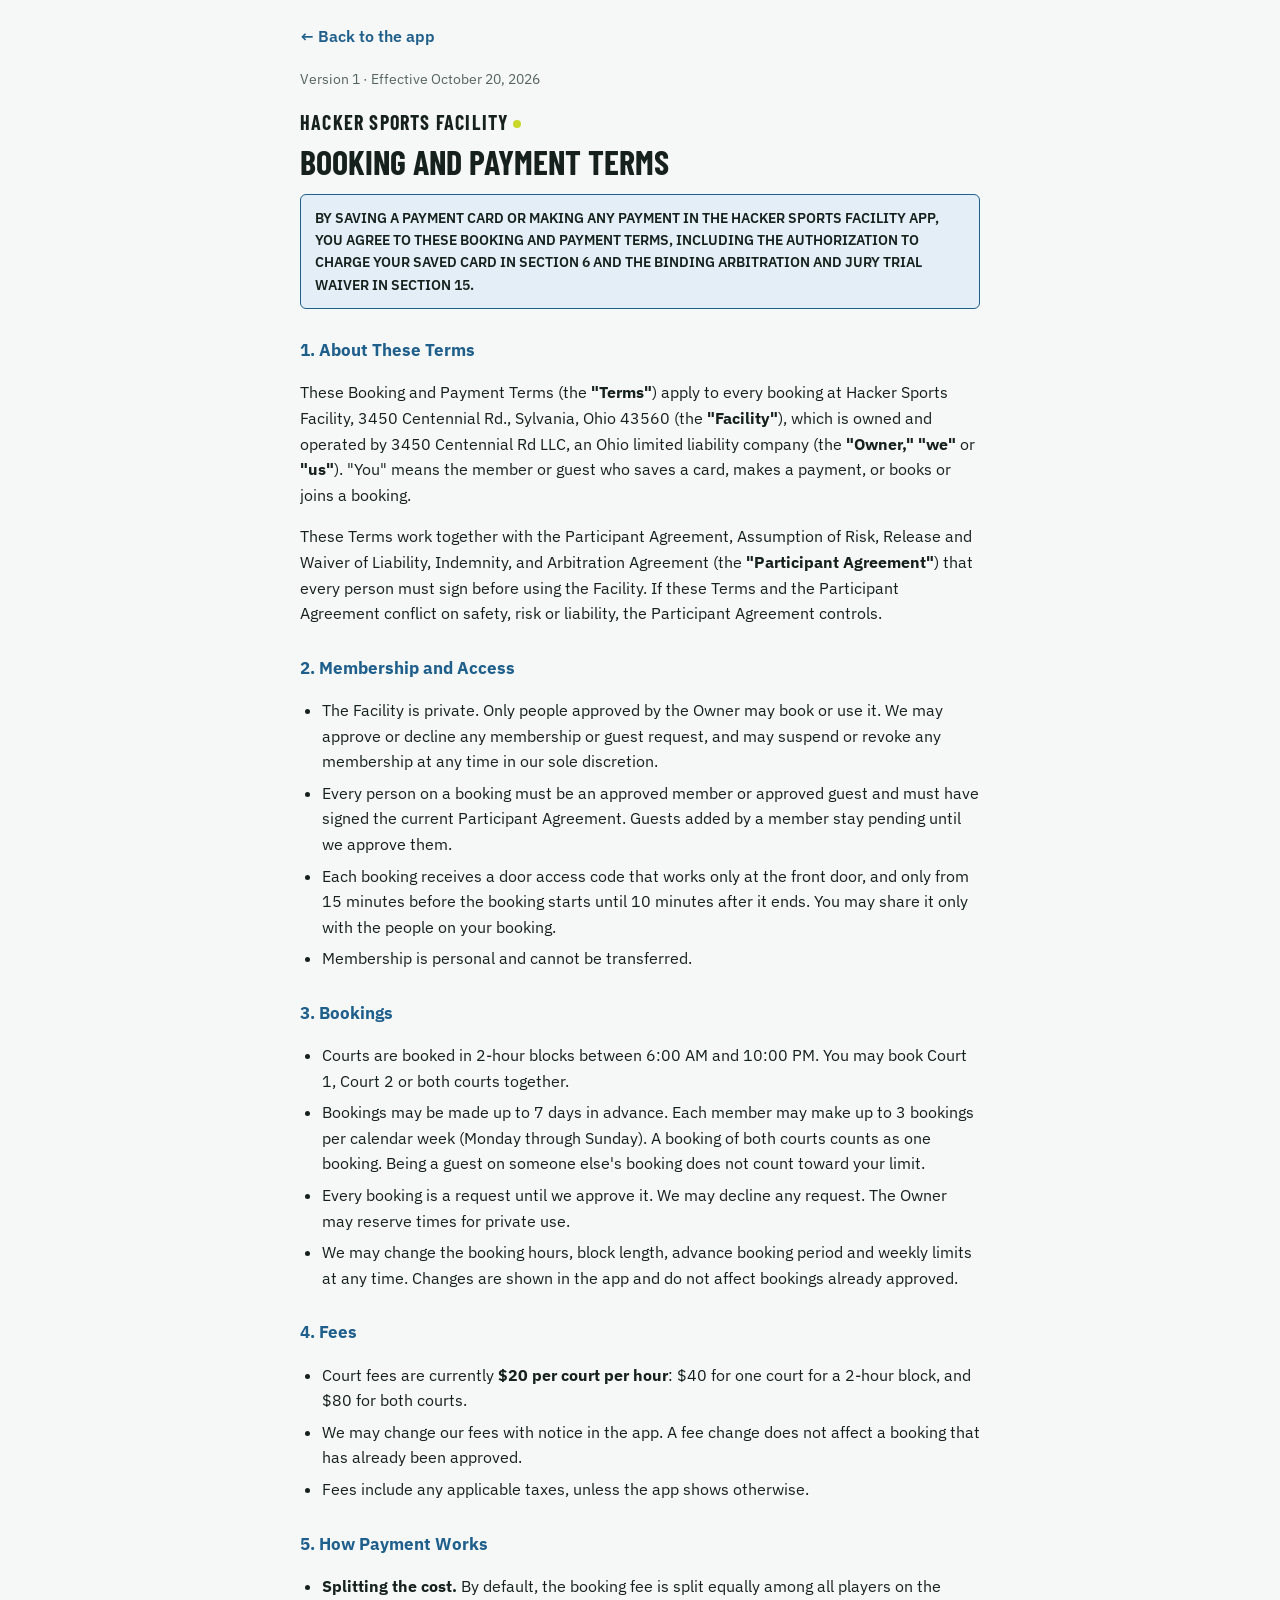
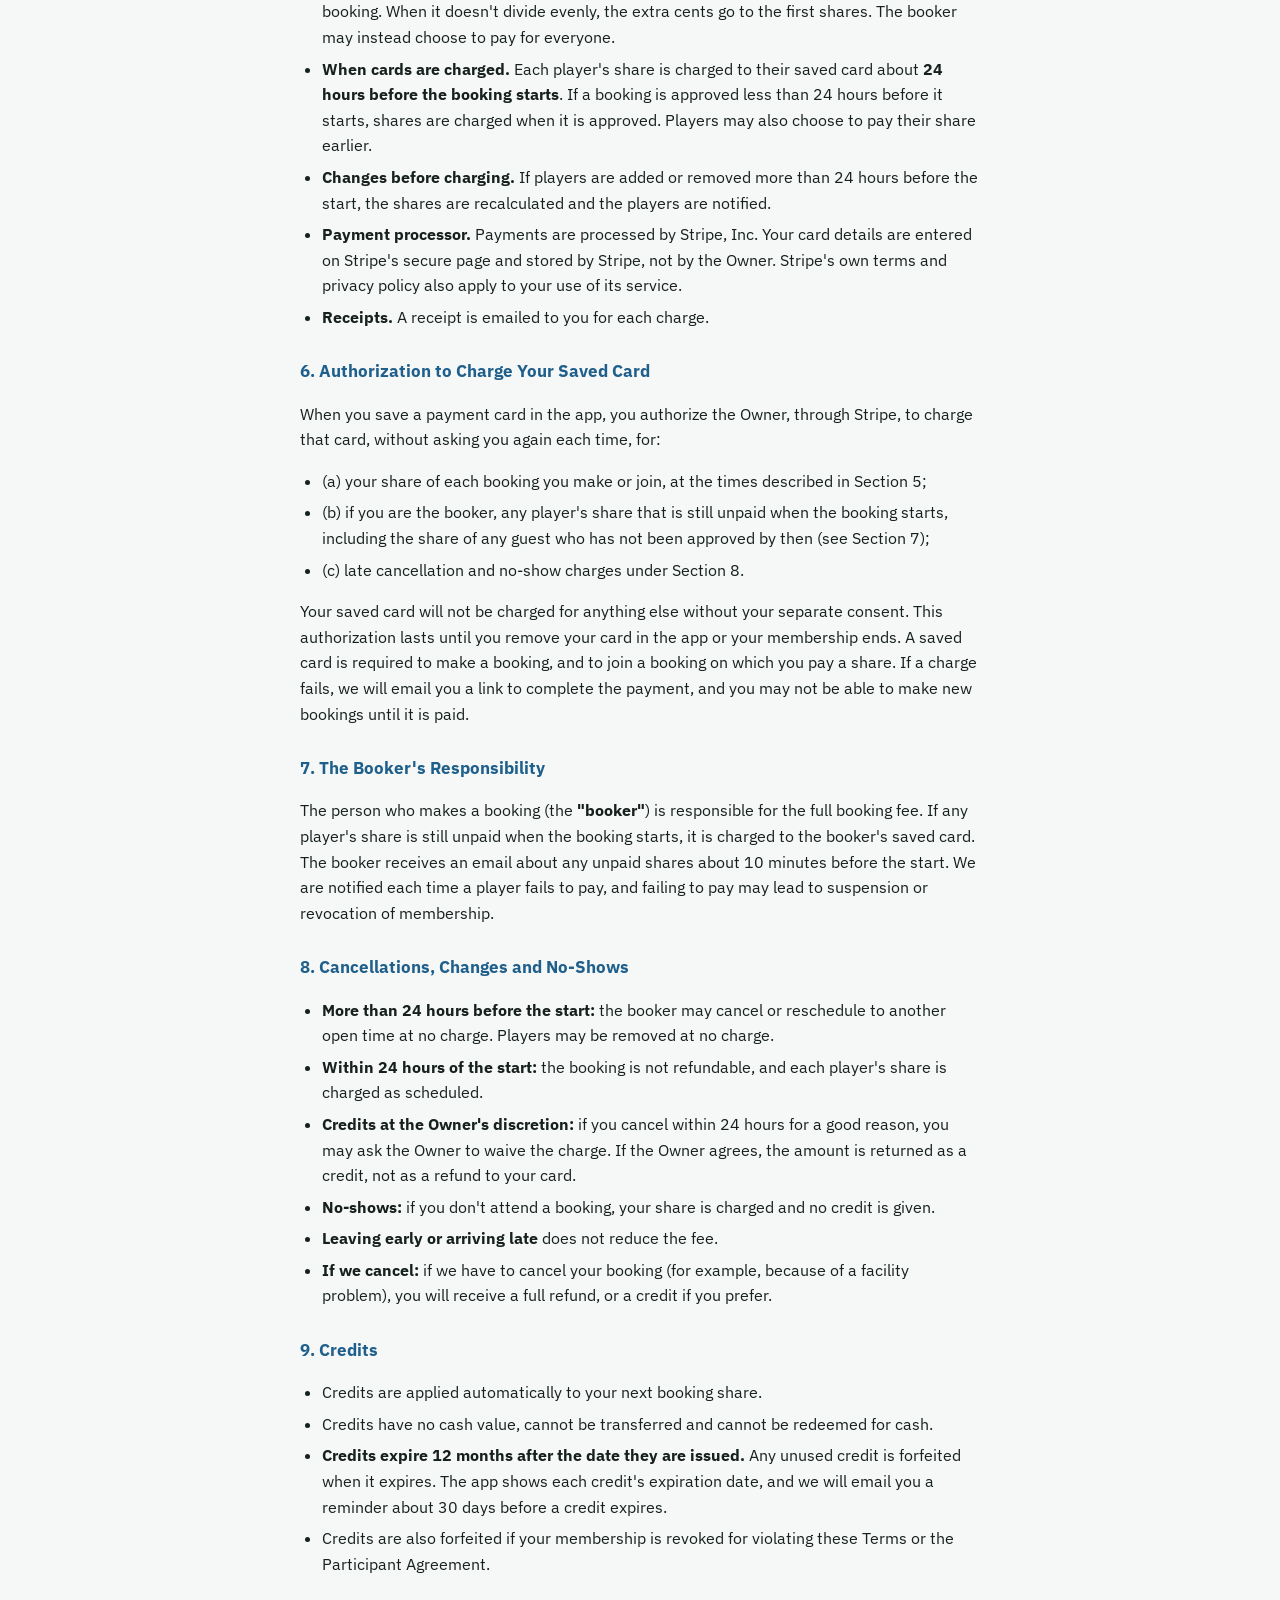
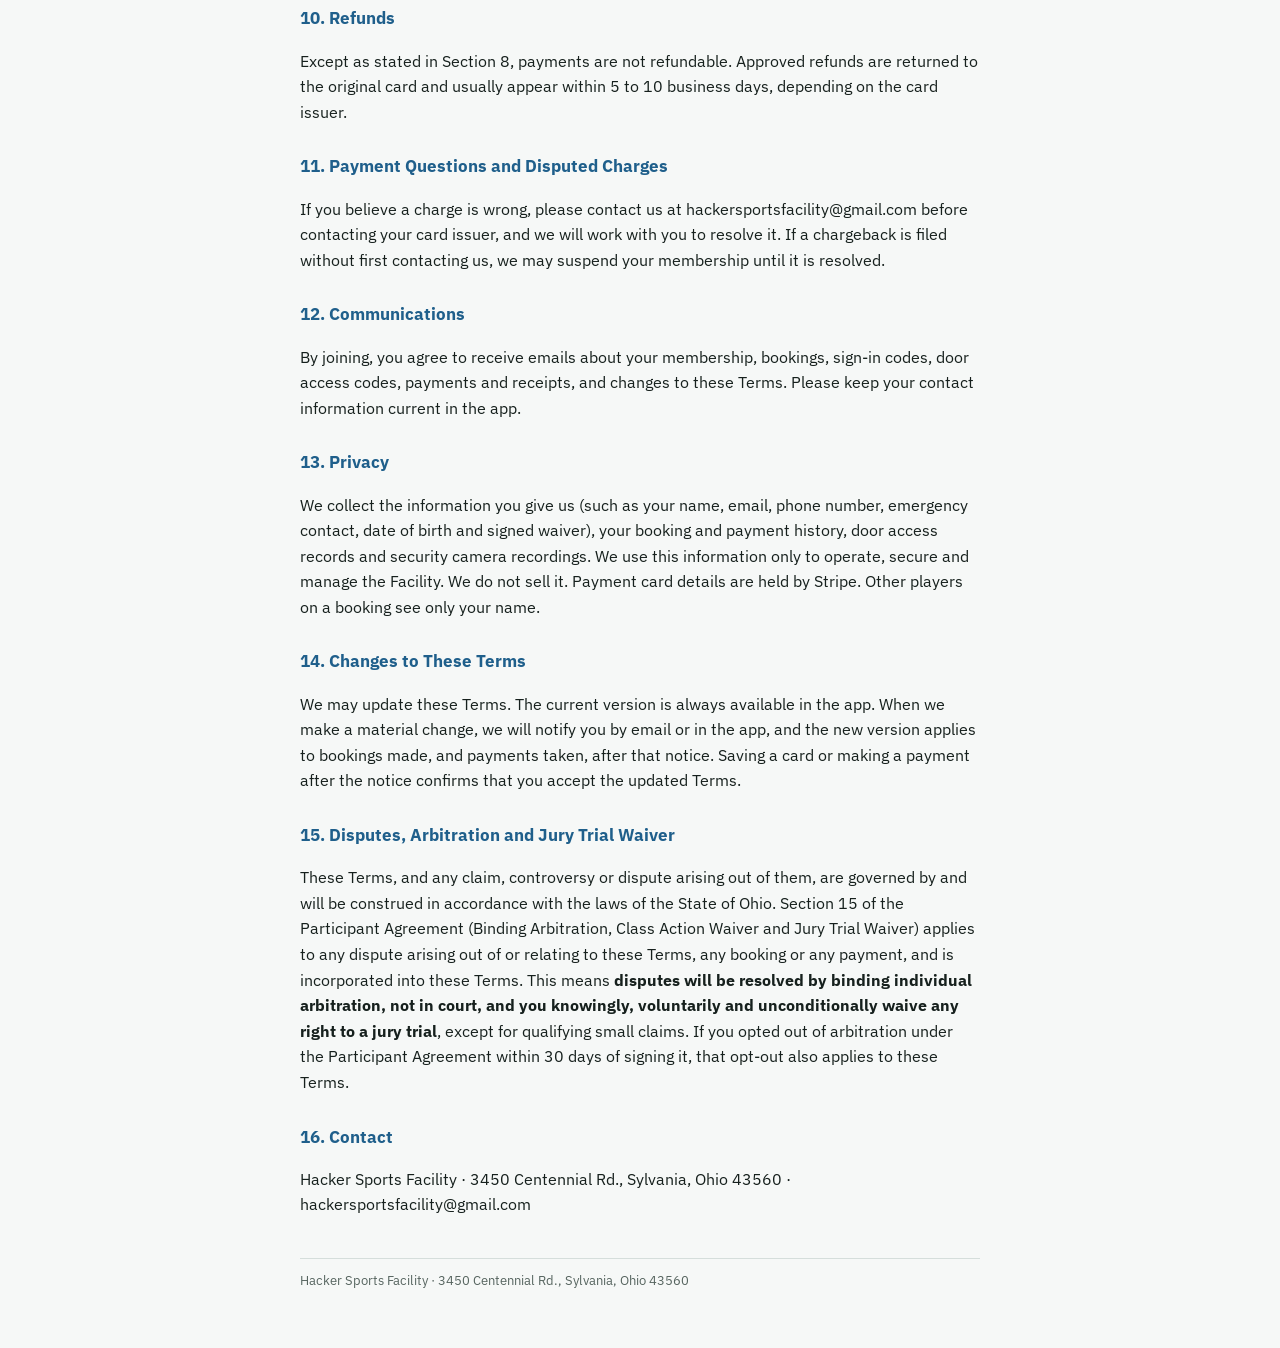
==== terms.html @ 8cd160df "Add files via upload" ====
<!doctype html>
<html lang="en">
<head>
<meta charset="utf-8">
<meta name="viewport" content="width=device-width, initial-scale=1, viewport-fit=cover">
<title>Booking and Payment Terms &middot; Hacker Sports Facility</title>
<!-- GENERATED from docs/source/booking-terms-final.txt by tools/build-terms-html.ps1. Do not edit by hand. -->
<link rel="icon" href="icons/icon.svg" type="image/svg+xml">
<link rel="stylesheet" href="https://fonts.googleapis.com/css2?family=Barlow+Condensed:wght@600;700&family=IBM+Plex+Sans:wght@400;600&display=swap">
<style>
:root { --bg:#f6f8f7; --surface:#ffffff; --fg:#16201d; --muted:#56645f; --line:#d5dedb; --court:#1f5f8b; --court-soft:#e3eef6; --ball:#c9d72a; }
@media (prefers-color-scheme: dark) { :root { --bg:#0f1614; --surface:#16201d; --fg:#e4ece9; --muted:#9aaba5; --line:#2a3733; --court:#6fb0de; --court-soft:#1a2c38; --ball:#d4e04a; color-scheme: dark; } }
* { box-sizing: border-box; }
body { margin:0; background:var(--bg); color:var(--fg); font:16px/1.6 "IBM Plex Sans","Segoe UI",system-ui,sans-serif;
  padding: env(safe-area-inset-top,0px) max(16px, env(safe-area-inset-right,0px)) env(safe-area-inset-bottom,0px) max(16px, env(safe-area-inset-left,0px)); }
main { max-width:68ch; margin:0 auto; padding-block:24px 56px; }
.back { display:inline-block; margin-bottom:18px; color:var(--court); font-weight:600; text-decoration:none; }
.back:focus-visible { outline:2px solid var(--court); outline-offset:3px; }
.eyebrow { font-family:"Barlow Condensed","Arial Narrow",sans-serif; font-weight:700; letter-spacing:.06em; font-size:20px; margin:0; }
.eyebrow::after { content:""; display:inline-block; width:.4em; height:.4em; border-radius:50%; background:var(--ball); margin-left:.25em; vertical-align:.1em; }
h1 { font-family:"Barlow Condensed","Arial Narrow",sans-serif; font-weight:700; font-size:34px; line-height:1.05; text-transform:uppercase; margin:6px 0 8px; text-wrap:balance; }
h2 { font-size:17px; color:var(--court); margin:28px 0 6px; text-wrap:balance; }
.meta { color:var(--muted); font-size:14px; margin:0 0 16px; }
.box { background:var(--court-soft); border:1px solid var(--court); border-radius:6px; padding:12px 14px; font-weight:600; font-size:14px; }
ul { padding-left:22px; } li { margin-bottom:6px; }
footer { margin-top:40px; padding-top:12px; border-top:1px solid var(--line); color:var(--muted); font-size:13px; }
</style>
</head>
<body>
<main>
<a class="back" href="./#/account">&larr; Back to the app</a>
<p class="meta">Version 1 &#183; Effective October 20, 2026</p>
<p class="eyebrow">HACKER SPORTS FACILITY</p>
<h1>Booking and Payment Terms</h1>
<p class="box">BY SAVING A PAYMENT CARD OR MAKING ANY PAYMENT IN THE HACKER SPORTS FACILITY APP, YOU AGREE TO THESE BOOKING AND PAYMENT TERMS, INCLUDING THE AUTHORIZATION TO CHARGE YOUR SAVED CARD IN SECTION 6 AND THE BINDING ARBITRATION AND JURY TRIAL WAIVER IN SECTION 15.</p>
<h2>1. About These Terms</h2>
<p>These Booking and Payment Terms (the <strong>&quot;Terms&quot;</strong>) apply to every booking at Hacker Sports Facility, 3450 Centennial Rd., Sylvania, Ohio 43560 (the <strong>&quot;Facility&quot;</strong>), which is owned and operated by 3450 Centennial Rd LLC, an Ohio limited liability company (the <strong>&quot;Owner,&quot; &quot;we&quot;</strong> or <strong>&quot;us&quot;</strong>). &quot;You&quot; means the member or guest who saves a card, makes a payment, or books or joins a booking.</p>
<p>These Terms work together with the Participant Agreement, Assumption of Risk, Release and Waiver of Liability, Indemnity, and Arbitration Agreement (the <strong>&quot;Participant Agreement&quot;</strong>) that every person must sign before using the Facility. If these Terms and the Participant Agreement conflict on safety, risk or liability, the Participant Agreement controls.</p>
<h2>2. Membership and Access</h2>
<ul>
<li>The Facility is private. Only people approved by the Owner may book or use it. We may approve or decline any membership or guest request, and may suspend or revoke any membership at any time in our sole discretion.</li>
<li>Every person on a booking must be an approved member or approved guest and must have signed the current Participant Agreement. Guests added by a member stay pending until we approve them.</li>
<li>Each booking receives a door access code that works only at the front door, and only from 15 minutes before the booking starts until 10 minutes after it ends. You may share it only with the people on your booking.</li>
<li>Membership is personal and cannot be transferred.</li>
</ul>
<h2>3. Bookings</h2>
<ul>
<li>Courts are booked in 2-hour blocks between 6:00 AM and 10:00 PM. You may book Court 1, Court 2 or both courts together.</li>
<li>Bookings may be made up to 7 days in advance. Each member may make up to 3 bookings per calendar week (Monday through Sunday). A booking of both courts counts as one booking. Being a guest on someone else&#39;s booking does not count toward your limit.</li>
<li>Every booking is a request until we approve it. We may decline any request. The Owner may reserve times for private use.</li>
<li>We may change the booking hours, block length, advance booking period and weekly limits at any time. Changes are shown in the app and do not affect bookings already approved.</li>
</ul>
<h2>4. Fees</h2>
<ul>
<li>Court fees are currently <strong>$20 per court per hour</strong>: $40 for one court for a 2-hour block, and $80 for both courts.</li>
<li>We may change our fees with notice in the app. A fee change does not affect a booking that has already been approved.</li>
<li>Fees include any applicable taxes, unless the app shows otherwise.</li>
</ul>
<h2>5. How Payment Works</h2>
<ul>
<li><strong>Splitting the cost.</strong> By default, the booking fee is split equally among all players on the booking. When it doesn&#39;t divide evenly, the extra cents go to the first shares. The booker may instead choose to pay for everyone.</li>
<li><strong>When cards are charged.</strong> Each player&#39;s share is charged to their saved card about <strong>24 hours before the booking starts</strong>. If a booking is approved less than 24 hours before it starts, shares are charged when it is approved. Players may also choose to pay their share earlier.</li>
<li><strong>Changes before charging.</strong> If players are added or removed more than 24 hours before the start, the shares are recalculated and the players are notified.</li>
<li><strong>Payment processor.</strong> Payments are processed by Stripe, Inc. Your card details are entered on Stripe&#39;s secure page and stored by Stripe, not by the Owner. Stripe&#39;s own terms and privacy policy also apply to your use of its service.</li>
<li><strong>Receipts.</strong> A receipt is emailed to you for each charge.</li>
</ul>
<h2>6. Authorization to Charge Your Saved Card</h2>
<p>When you save a payment card in the app, you authorize the Owner, through Stripe, to charge that card, without asking you again each time, for:</p>
<ul>
<li>(a) your share of each booking you make or join, at the times described in Section 5;</li>
<li>(b) if you are the booker, any player&#39;s share that is still unpaid when the booking starts, including the share of any guest who has not been approved by then (see Section 7);</li>
<li>(c) late cancellation and no-show charges under Section 8.</li>
</ul>
<p>Your saved card will not be charged for anything else without your separate consent. This authorization lasts until you remove your card in the app or your membership ends. A saved card is required to make a booking, and to join a booking on which you pay a share. If a charge fails, we will email you a link to complete the payment, and you may not be able to make new bookings until it is paid.</p>
<h2>7. The Booker&#39;s Responsibility</h2>
<p>The person who makes a booking (the <strong>&quot;booker&quot;</strong>) is responsible for the full booking fee. If any player&#39;s share is still unpaid when the booking starts, it is charged to the booker&#39;s saved card. The booker receives an email about any unpaid shares about 10 minutes before the start. We are notified each time a player fails to pay, and failing to pay may lead to suspension or revocation of membership.</p>
<h2>8. Cancellations, Changes and No-Shows</h2>
<ul>
<li><strong>More than 24 hours before the start:</strong> the booker may cancel or reschedule to another open time at no charge. Players may be removed at no charge.</li>
<li><strong>Within 24 hours of the start:</strong> the booking is not refundable, and each player&#39;s share is charged as scheduled.</li>
<li><strong>Credits at the Owner&#39;s discretion:</strong> if you cancel within 24 hours for a good reason, you may ask the Owner to waive the charge. If the Owner agrees, the amount is returned as a credit, not as a refund to your card.</li>
<li><strong>No-shows:</strong> if you don&#39;t attend a booking, your share is charged and no credit is given.</li>
<li><strong>Leaving early or arriving late</strong> does not reduce the fee.</li>
<li><strong>If we cancel:</strong> if we have to cancel your booking (for example, because of a facility problem), you will receive a full refund, or a credit if you prefer.</li>
</ul>
<h2>9. Credits</h2>
<ul>
<li>Credits are applied automatically to your next booking share.</li>
<li>Credits have no cash value, cannot be transferred and cannot be redeemed for cash.</li>
<li><strong>Credits expire 12 months after the date they are issued.</strong> Any unused credit is forfeited when it expires. The app shows each credit&#39;s expiration date, and we will email you a reminder about 30 days before a credit expires.</li>
<li>Credits are also forfeited if your membership is revoked for violating these Terms or the Participant Agreement.</li>
</ul>
<h2>10. Refunds</h2>
<p>Except as stated in Section 8, payments are not refundable. Approved refunds are returned to the original card and usually appear within 5 to 10 business days, depending on the card issuer.</p>
<h2>11. Payment Questions and Disputed Charges</h2>
<p>If you believe a charge is wrong, please contact us at hackersportsfacility@gmail.com before contacting your card issuer, and we will work with you to resolve it. If a chargeback is filed without first contacting us, we may suspend your membership until it is resolved.</p>
<h2>12. Communications</h2>
<p>By joining, you agree to receive emails about your membership, bookings, sign-in codes, door access codes, payments and receipts, and changes to these Terms. Please keep your contact information current in the app.</p>
<h2>13. Privacy</h2>
<p>We collect the information you give us (such as your name, email, phone number, emergency contact, date of birth and signed waiver), your booking and payment history, door access records and security camera recordings. We use this information only to operate, secure and manage the Facility. We do not sell it. Payment card details are held by Stripe. Other players on a booking see only your name.</p>
<h2>14. Changes to These Terms</h2>
<p>We may update these Terms. The current version is always available in the app. When we make a material change, we will notify you by email or in the app, and the new version applies to bookings made, and payments taken, after that notice. Saving a card or making a payment after the notice confirms that you accept the updated Terms.</p>
<h2>15. Disputes, Arbitration and Jury Trial Waiver</h2>
<p>These Terms, and any claim, controversy or dispute arising out of them, are governed by and will be construed in accordance with the laws of the State of Ohio. Section 15 of the Participant Agreement (Binding Arbitration, Class Action Waiver and Jury Trial Waiver) applies to any dispute arising out of or relating to these Terms, any booking or any payment, and is incorporated into these Terms. This means <strong>disputes will be resolved by binding individual arbitration, not in court, and you knowingly, voluntarily and unconditionally waive any right to a jury trial</strong>, except for qualifying small claims. If you opted out of arbitration under the Participant Agreement within 30 days of signing it, that opt-out also applies to these Terms.</p>
<h2>16. Contact</h2>
<p>Hacker Sports Facility &#183; 3450 Centennial Rd., Sylvania, Ohio 43560 &#183; hackersportsfacility@gmail.com</p>

<footer>Hacker Sports Facility &middot; 3450 Centennial Rd., Sylvania, Ohio 43560</footer>
</main>
</body>
</html>
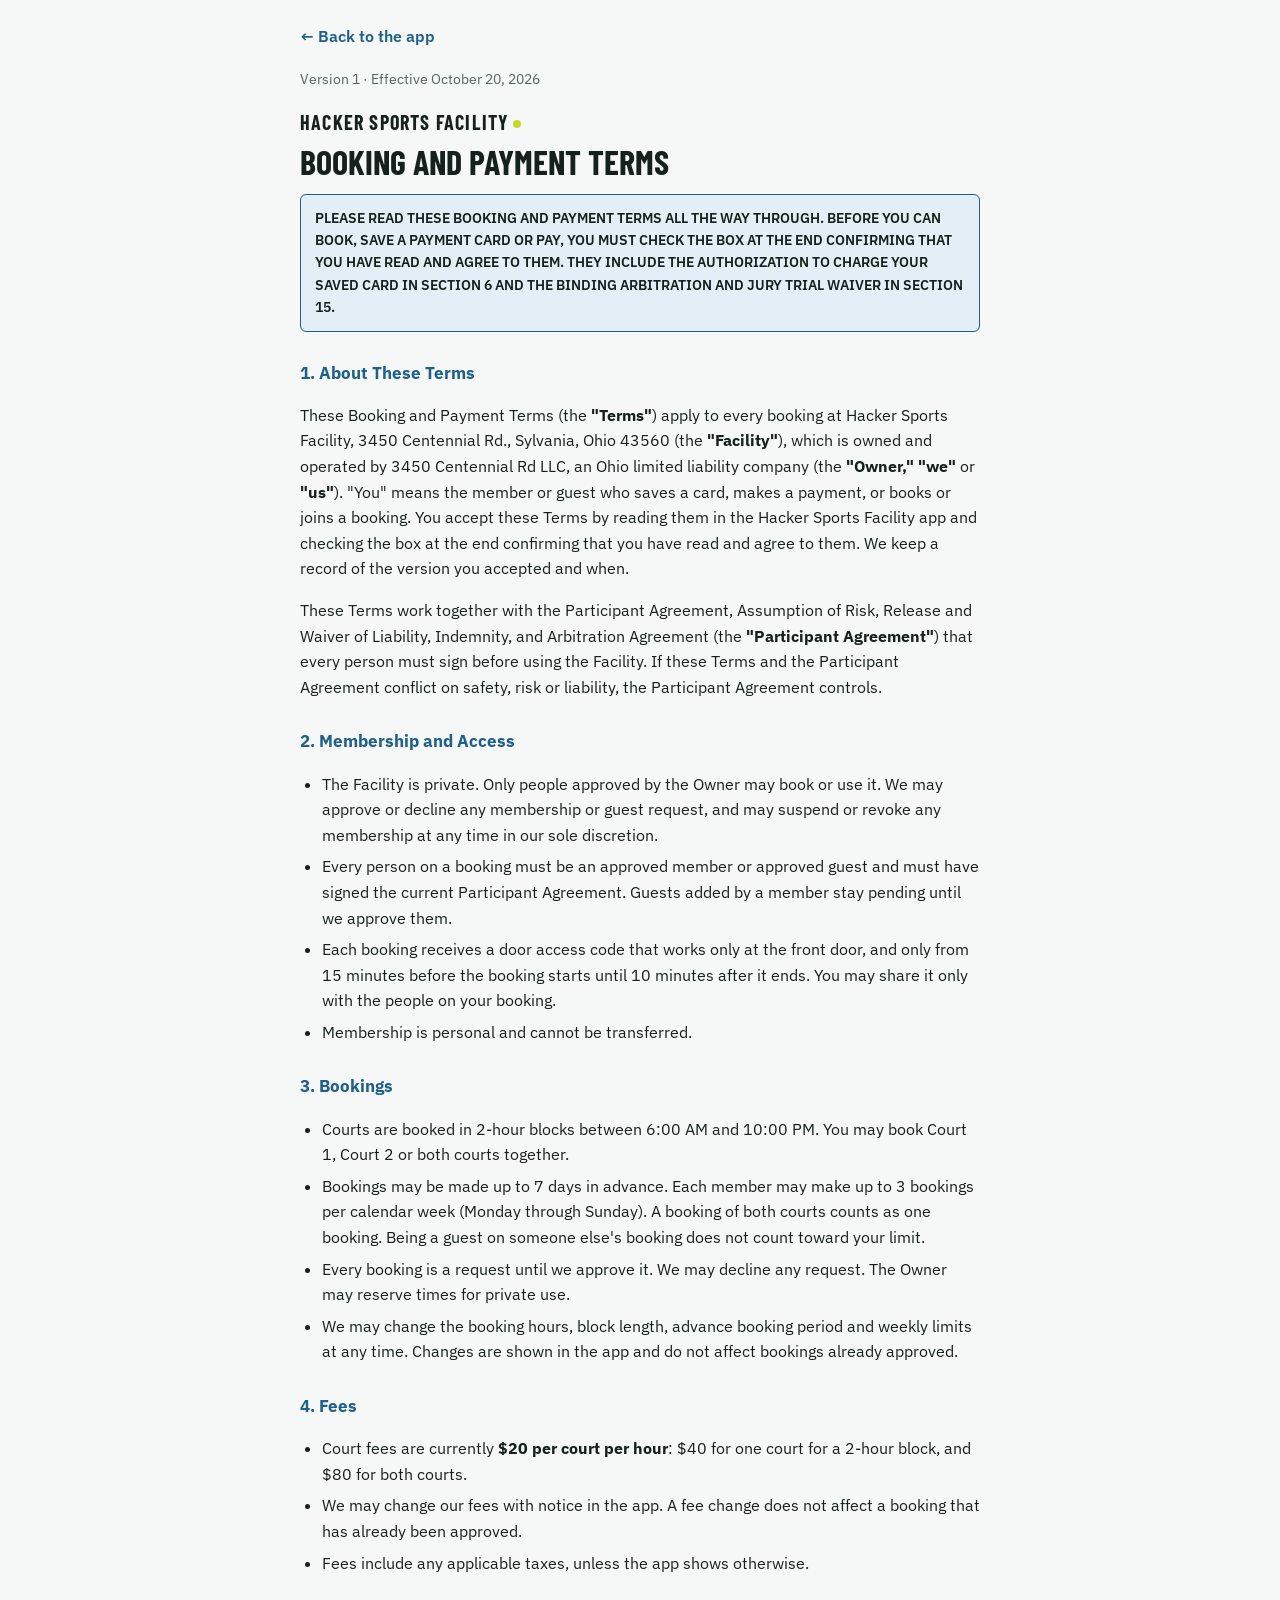
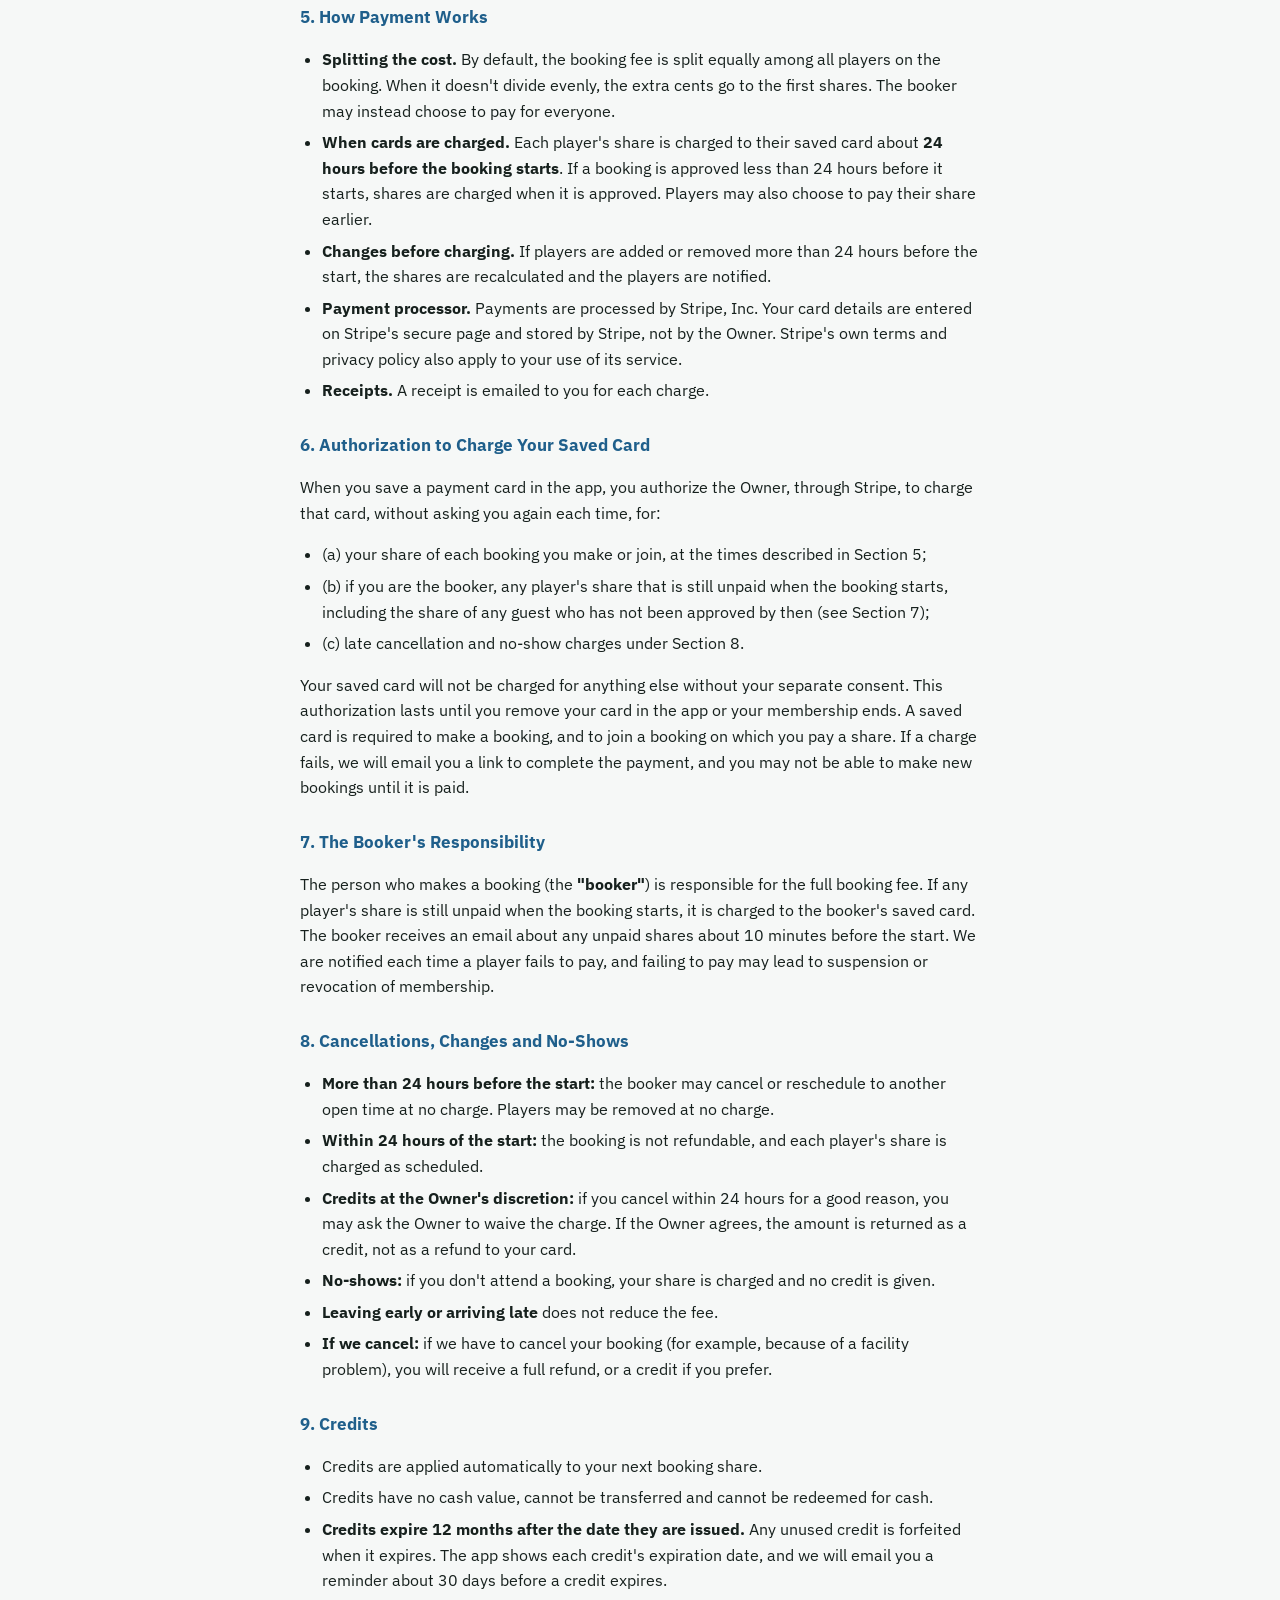
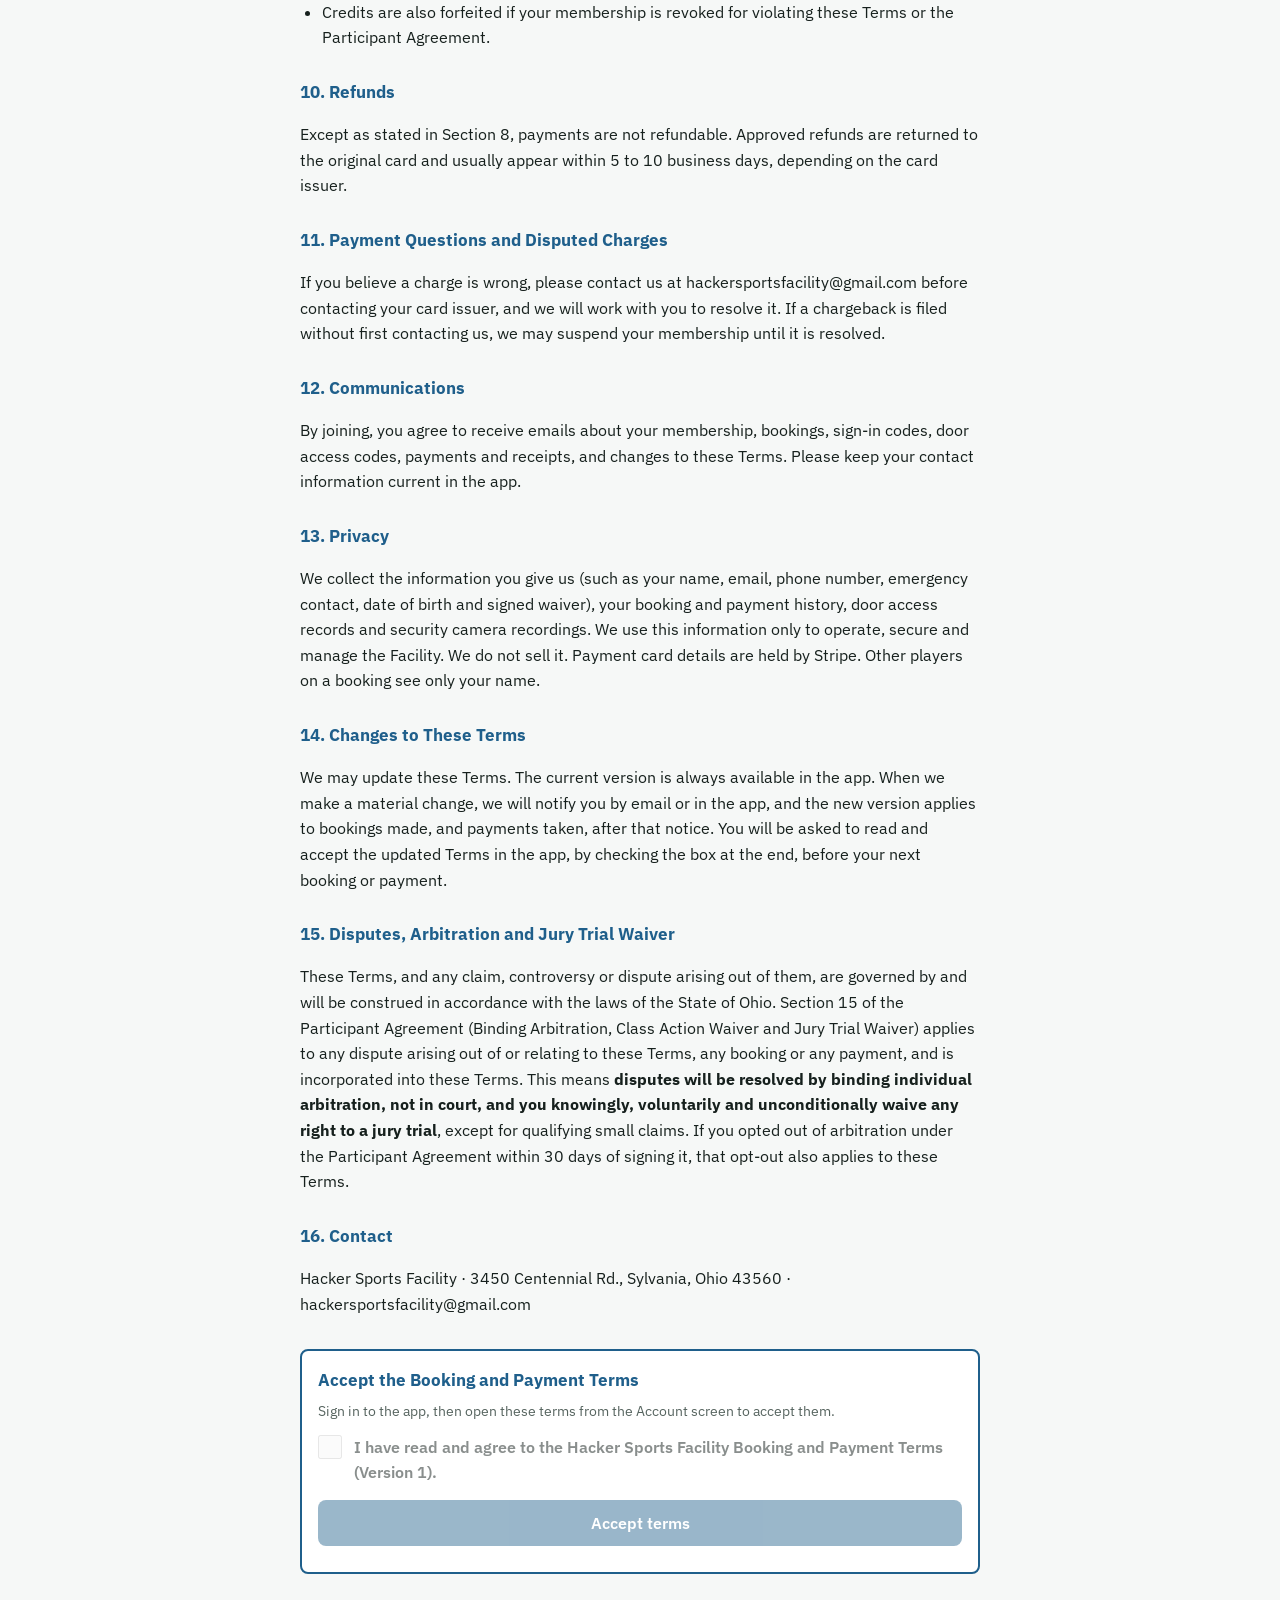
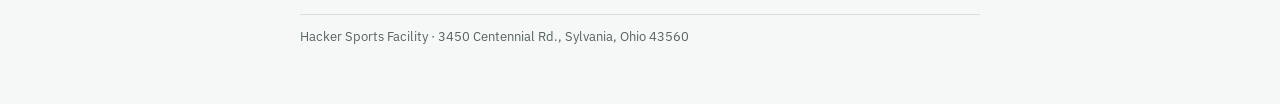
==== commit 4f09cd5c: "Add files via upload" ====
--- a/terms.html
+++ b/terms.html
@@ -24,6 +24,20 @@
 .box { background:var(--court-soft); border:1px solid var(--court); border-radius:6px; padding:12px 14px; font-weight:600; font-size:14px; }
 ul { padding-left:22px; } li { margin-bottom:6px; }
 footer { margin-top:40px; padding-top:12px; border-top:1px solid var(--line); color:var(--muted); font-size:13px; }
+[hidden] { display:none !important; }
+.accept { margin-top:32px; background:var(--surface); border:2px solid var(--court); border-radius:8px; padding:16px; }
+.accept h2 { margin-top:0; }
+.accept .status { color:var(--muted); font-size:14px; margin:0 0 12px; }
+.accept label { display:flex; gap:12px; align-items:flex-start; font-weight:600; cursor:pointer; }
+.accept label.locked { opacity:.5; cursor:not-allowed; }
+.accept input[type=checkbox] { width:24px; height:24px; margin:0; flex:none; accent-color:var(--court); }
+.btn { display:inline-flex; align-items:center; justify-content:center; min-height:46px; padding:0 20px; margin-top:14px; width:100%;
+  border-radius:8px; border:0; background:var(--court); color:#fff; font:600 16px "IBM Plex Sans","Segoe UI",system-ui,sans-serif; cursor:pointer; }
+.btn:disabled { opacity:.45; cursor:not-allowed; }
+.btn:focus-visible, .accept input:focus-visible { outline:3px solid var(--ball); outline-offset:2px; }
+.msg { margin:10px 0 0; font-size:14px; }
+.msg.ok { color:#2c7a4b; font-weight:600; } .msg.err { color:#b3261e; font-weight:600; }
+@media (prefers-color-scheme: dark) { .btn { color:#0f1614; } .msg.ok { color:#6cc893; } .msg.err { color:#ff8a80; } }
 </style>
 </head>
 <body>
@@ -32,9 +46,9 @@
 <p class="meta">Version 1 &#183; Effective October 20, 2026</p>
 <p class="eyebrow">HACKER SPORTS FACILITY</p>
 <h1>Booking and Payment Terms</h1>
-<p class="box">BY SAVING A PAYMENT CARD OR MAKING ANY PAYMENT IN THE HACKER SPORTS FACILITY APP, YOU AGREE TO THESE BOOKING AND PAYMENT TERMS, INCLUDING THE AUTHORIZATION TO CHARGE YOUR SAVED CARD IN SECTION 6 AND THE BINDING ARBITRATION AND JURY TRIAL WAIVER IN SECTION 15.</p>
+<p class="box">PLEASE READ THESE BOOKING AND PAYMENT TERMS ALL THE WAY THROUGH. BEFORE YOU CAN BOOK, SAVE A PAYMENT CARD OR PAY, YOU MUST CHECK THE BOX AT THE END CONFIRMING THAT YOU HAVE READ AND AGREE TO THEM. THEY INCLUDE THE AUTHORIZATION TO CHARGE YOUR SAVED CARD IN SECTION 6 AND THE BINDING ARBITRATION AND JURY TRIAL WAIVER IN SECTION 15.</p>
 <h2>1. About These Terms</h2>
-<p>These Booking and Payment Terms (the <strong>&quot;Terms&quot;</strong>) apply to every booking at Hacker Sports Facility, 3450 Centennial Rd., Sylvania, Ohio 43560 (the <strong>&quot;Facility&quot;</strong>), which is owned and operated by 3450 Centennial Rd LLC, an Ohio limited liability company (the <strong>&quot;Owner,&quot; &quot;we&quot;</strong> or <strong>&quot;us&quot;</strong>). &quot;You&quot; means the member or guest who saves a card, makes a payment, or books or joins a booking.</p>
+<p>These Booking and Payment Terms (the <strong>&quot;Terms&quot;</strong>) apply to every booking at Hacker Sports Facility, 3450 Centennial Rd., Sylvania, Ohio 43560 (the <strong>&quot;Facility&quot;</strong>), which is owned and operated by 3450 Centennial Rd LLC, an Ohio limited liability company (the <strong>&quot;Owner,&quot; &quot;we&quot;</strong> or <strong>&quot;us&quot;</strong>). &quot;You&quot; means the member or guest who saves a card, makes a payment, or books or joins a booking. You accept these Terms by reading them in the Hacker Sports Facility app and checking the box at the end confirming that you have read and agree to them. We keep a record of the version you accepted and when.</p>
 <p>These Terms work together with the Participant Agreement, Assumption of Risk, Release and Waiver of Liability, Indemnity, and Arbitration Agreement (the <strong>&quot;Participant Agreement&quot;</strong>) that every person must sign before using the Facility. If these Terms and the Participant Agreement conflict on safety, risk or liability, the Participant Agreement controls.</p>
 <h2>2. Membership and Access</h2>
 <ul>
@@ -99,13 +113,87 @@
 <h2>13. Privacy</h2>
 <p>We collect the information you give us (such as your name, email, phone number, emergency contact, date of birth and signed waiver), your booking and payment history, door access records and security camera recordings. We use this information only to operate, secure and manage the Facility. We do not sell it. Payment card details are held by Stripe. Other players on a booking see only your name.</p>
 <h2>14. Changes to These Terms</h2>
-<p>We may update these Terms. The current version is always available in the app. When we make a material change, we will notify you by email or in the app, and the new version applies to bookings made, and payments taken, after that notice. Saving a card or making a payment after the notice confirms that you accept the updated Terms.</p>
+<p>We may update these Terms. The current version is always available in the app. When we make a material change, we will notify you by email or in the app, and the new version applies to bookings made, and payments taken, after that notice. You will be asked to read and accept the updated Terms in the app, by checking the box at the end, before your next booking or payment.</p>
 <h2>15. Disputes, Arbitration and Jury Trial Waiver</h2>
 <p>These Terms, and any claim, controversy or dispute arising out of them, are governed by and will be construed in accordance with the laws of the State of Ohio. Section 15 of the Participant Agreement (Binding Arbitration, Class Action Waiver and Jury Trial Waiver) applies to any dispute arising out of or relating to these Terms, any booking or any payment, and is incorporated into these Terms. This means <strong>disputes will be resolved by binding individual arbitration, not in court, and you knowingly, voluntarily and unconditionally waive any right to a jury trial</strong>, except for qualifying small claims. If you opted out of arbitration under the Participant Agreement within 30 days of signing it, that opt-out also applies to these Terms.</p>
 <h2>16. Contact</h2>
 <p>Hacker Sports Facility &#183; 3450 Centennial Rd., Sylvania, Ohio 43560 &#183; hackersportsfacility@gmail.com</p>
 
+<div id="terms-end" aria-hidden="true"></div>
+<section class="accept" id="accept" aria-labelledby="accept-title">
+  <h2 id="accept-title">Accept the Booking and Payment Terms</h2>
+  <p class="status" id="accept-status">Scroll to the end of the terms to continue.</p>
+  <label class="locked" id="agree-label" for="agree">
+    <input type="checkbox" id="agree" disabled aria-labelledby="agree-text">
+    <span id="agree-text">I have read and agree to the Hacker Sports Facility Booking and Payment Terms (Version 1).</span>
+  </label>
+  <button class="btn" type="button" id="accept-btn" disabled>Accept terms</button>
+  <p class="msg" id="accept-msg" role="status" aria-live="polite"></p>
+</section>
 <footer>Hacker Sports Facility &middot; 3450 Centennial Rd., Sylvania, Ohio 43560</footer>
 </main>
+<script type="module">
+import { call, getToken, friendlyMessage } from './api.js';
+const VERSION = 1;
+const box = document.getElementById('agree');
+const label = document.getElementById('agree-label');
+const btn = document.getElementById('accept-btn');
+const status = document.getElementById('accept-status');
+const msg = document.getElementById('accept-msg');
+const end = document.getElementById('terms-end');
+const fromMatch = /from=([a-z]+)/.exec(location.hash);
+const back = './' + location.search + '#/' + (fromMatch ? fromMatch[1] : 'account');
+document.querySelectorAll('a.back').forEach(function (a) { a.href = back; });
+
+function unlock() {
+  if (!box.disabled || btn.dataset.done) return;
+  box.disabled = false;
+  label.classList.remove('locked');
+  status.textContent = 'You have reached the end of the terms. Check the box to accept them.';
+}
+
+if (!getToken()) {
+  status.textContent = 'Sign in to the app, then open these terms from the Account screen to accept them.';
+} else {
+  call('me', {}).then(function (me) {
+    const t = me.terms || {};
+    if (me.member && me.member.is_owner) {
+      document.getElementById('accept').hidden = true;
+    } else if (t.accepted && t.version === VERSION) {
+      btn.dataset.done = '1';
+      status.textContent = 'You accepted these terms' + (t.accepted_at ? ' on ' + t.accepted_at.slice(0, 10) : '') + '.';
+      box.checked = true; box.disabled = true; btn.hidden = true;
+    }
+  }).catch(function () { /* the page still works; accepting will report any problem */ });
+
+  // The checkbox unlocks only once the end of the terms has been scrolled into view.
+  if ('IntersectionObserver' in window) {
+    const io = new IntersectionObserver(function (entries) {
+      if (entries.some(function (e) { return e.isIntersecting; })) { unlock(); io.disconnect(); }
+    });
+    io.observe(end);
+  } else {
+    const check = function () {
+      if (end.getBoundingClientRect().top <= window.innerHeight) { unlock(); window.removeEventListener('scroll', check); }
+    };
+    window.addEventListener('scroll', check, { passive: true });
+    check();
+  }
+
+  box.addEventListener('change', function () { btn.disabled = !box.checked; });
+  btn.addEventListener('click', async function () {
+    btn.disabled = true; btn.textContent = 'Saving...'; msg.className = 'msg'; msg.textContent = '';
+    try {
+      await call('acceptTerms', { version: VERSION });
+      btn.dataset.done = '1'; box.disabled = true; btn.hidden = true;
+      msg.className = 'msg ok'; msg.textContent = 'Thank you. Your acceptance is saved. Returning to the app...';
+      setTimeout(function () { location.href = back; }, 1200);
+    } catch (e) {
+      msg.className = 'msg err'; msg.textContent = friendlyMessage(e);
+      btn.disabled = !box.checked; btn.textContent = 'Accept terms';
+    }
+  });
+}
+</script>
 </body>
 </html>
